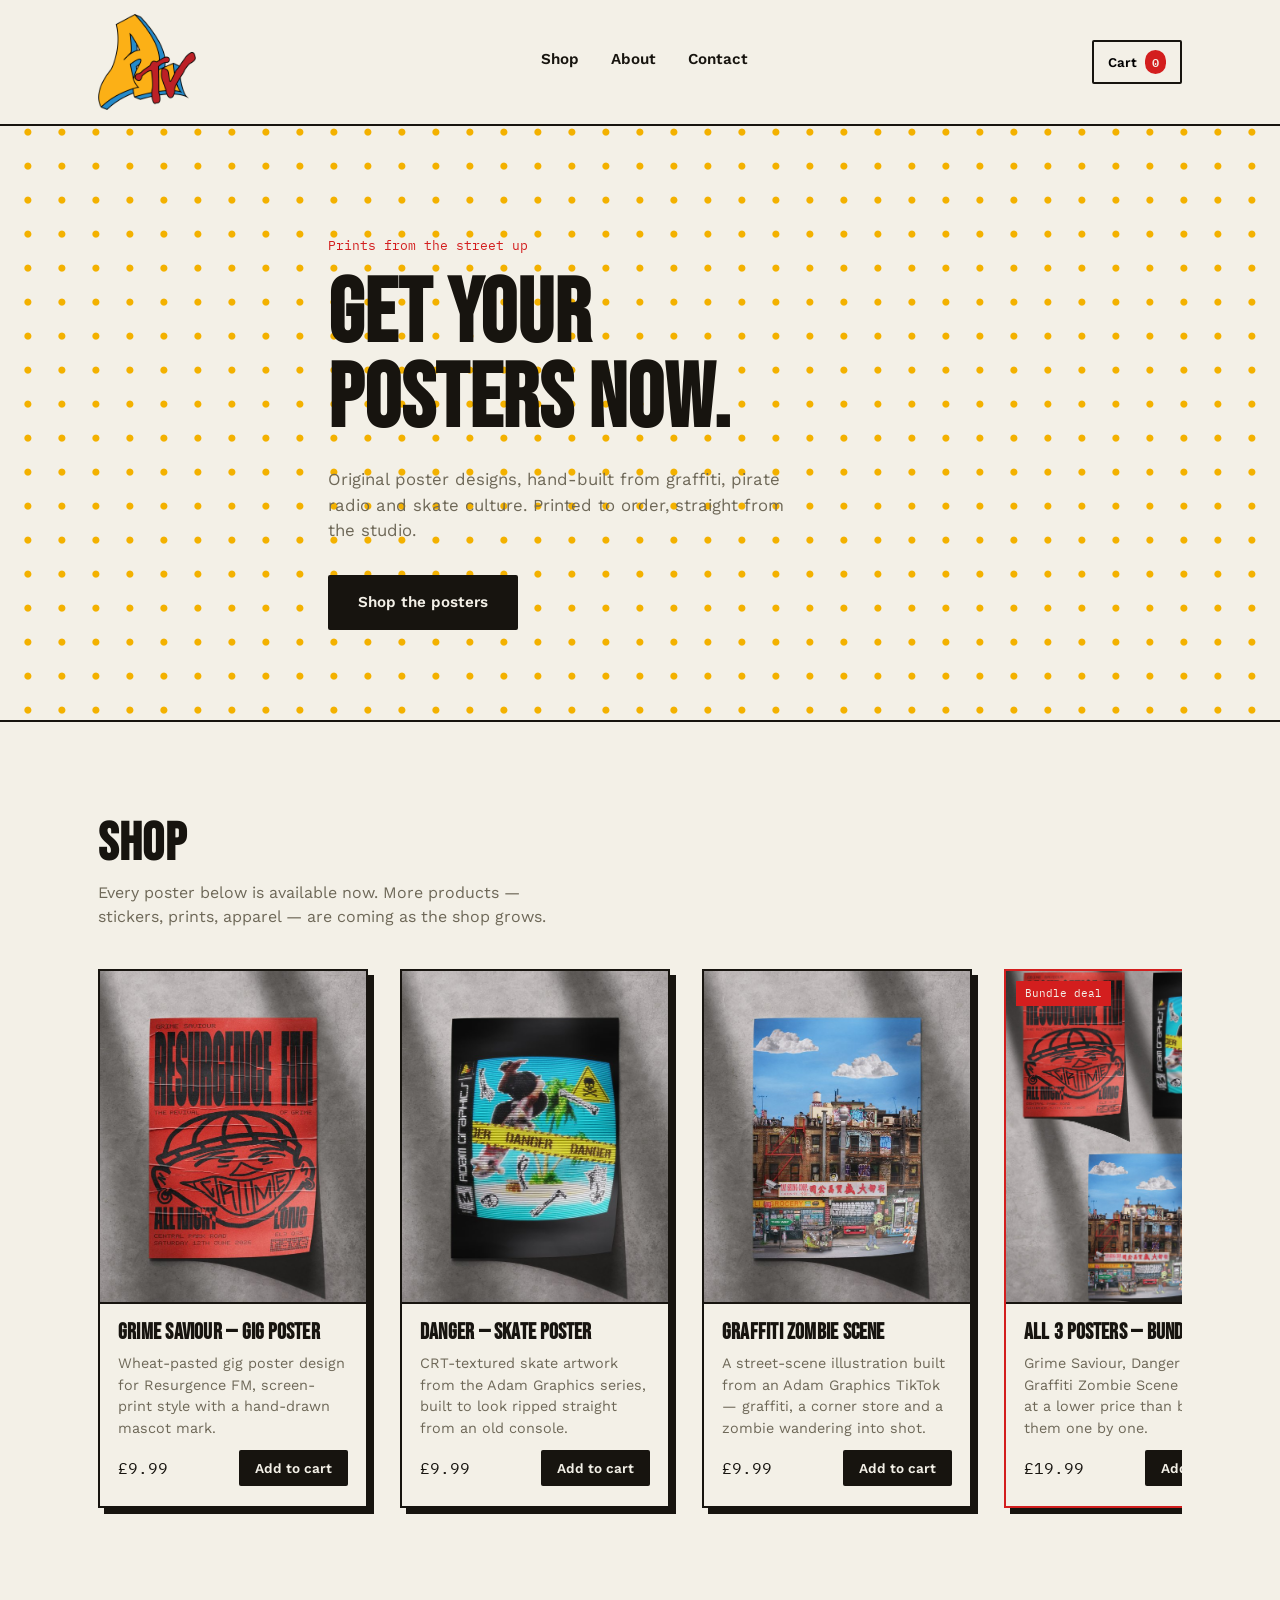
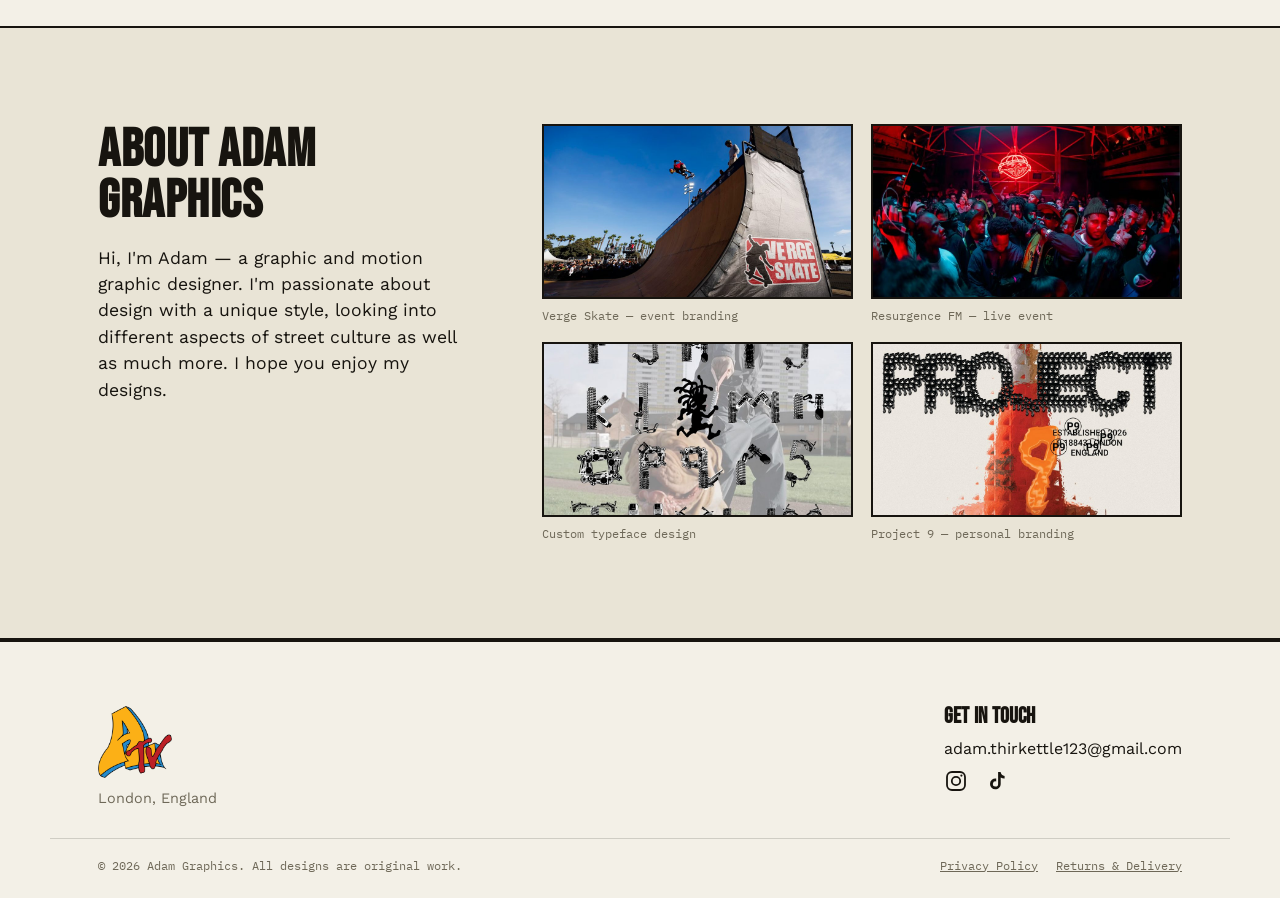
==== index.html @ d65c5a07 "Add files via upload" ====
<!DOCTYPE html>
<html lang="en">
<head>
<meta charset="UTF-8">
<meta name="viewport" content="width=device-width, initial-scale=1.0">
<title>Adam Graphics — Posters &amp; Design</title>
<meta name="description" content="Adam Graphics — motion graphics and print design. Shop original posters and see the work behind them.">
<link rel="preconnect" href="https://fonts.googleapis.com">
<link rel="preconnect" href="https://fonts.gstatic.com" crossorigin>
<link href="https://fonts.googleapis.com/css2?family=Bebas+Neue&family=IBM+Plex+Mono:wght@500&family=Work+Sans:wght@400;500;600&display=swap" rel="stylesheet">
<link rel="stylesheet" href="styles.css">
</head>
<body>

<a class="skip-link" href="#main">Skip to content</a>

<header class="site-header">
  <div class="wrap header-inner">
    <a href="#top" class="brand">
      <img src="assets/logo.png" alt="Adam Graphics logo" class="brand-mark">
    </a>
    <nav class="main-nav" aria-label="Main">
      <a href="#shop">Shop</a>
      <a href="#about">About</a>
      <a href="#contact">Contact</a>
    </nav>
    <div class="cart-wrap">
      <button class="cart-btn" id="cartBtn" aria-haspopup="true" aria-expanded="false" aria-controls="cartPanel">
        Cart <span class="cart-count" id="cartCount">0</span>
      </button>

      <aside class="cart-panel" id="cartPanel" aria-label="Shopping cart" hidden>
        <button class="cart-panel-close" id="cartPanelClose" aria-label="Close cart">×</button>
        <ul class="cart-items" id="cartItems"></ul>
        <p class="cart-empty" id="cartEmpty">Your cart is empty.</p>
        <div class="cart-panel-foot">
          <div class="cart-total-row">
            <span>Total</span>
            <span id="cartTotal">£0.00</span>
          </div>
          <button class="btn btn-primary btn-block" id="cartCheckoutBtn">Checkout</button>
        </div>
      </aside>
    </div>
  </div>
</header>

<div id="top"></div>

<main id="main">

  <section class="hero">
    <div class="wrap hero-inner">
      <p class="hero-eyebrow">Prints from the street up</p>
      <h1 class="hero-title">Get your<br>posters now.</h1>
      <p class="hero-sub">Original poster designs, hand-built from graffiti, pirate radio and skate culture. Printed to order, straight from the studio.</p>
      <a href="#shop" class="btn btn-primary">Shop the posters</a>
    </div>
  </section>

  <section id="shop" class="shop">
    <div class="wrap">
      <h2 class="section-title">Shop</h2>
      <p class="section-lede">Every poster below is available now. More products — stickers, prints, apparel — are coming as the shop grows.</p>

      <div class="product-carousel" id="productGrid"></div>
    </div>
  </section>

  <section id="about" class="about">
    <div class="wrap about-inner">
      <div class="about-copy">
        <h2 class="section-title">About Adam Graphics</h2>
        <p class="about-bio">Hi, I'm Adam — a graphic and motion graphic designer. I'm passionate about design with a unique style, looking into different aspects of street culture as well as much more. I hope you enjoy my designs.</p>
      </div>
      <div class="about-work" role="list" aria-label="Selected work">
        <figure role="listitem">
          <img src="assets/work-verge-ramp.jpg" alt="Verge Skate branding on an X Games ramp" loading="lazy">
          <figcaption>Verge Skate — event branding</figcaption>
        </figure>
        <figure role="listitem">
          <img src="assets/work-grime-crowd.jpg" alt="Resurgence FM neon sign above a live crowd" loading="lazy">
          <figcaption>Resurgence FM — live event</figcaption>
        </figure>
        <figure role="listitem">
          <img src="assets/work-alphabet.jpg" alt="Custom alphabet built from found street objects" loading="lazy">
          <figcaption>Custom typeface design</figcaption>
        </figure>
        <figure role="listitem">
          <img src="assets/work-project9.jpg" alt="Project 9 personal branding poster" loading="lazy">
          <figcaption>Project 9 — personal branding</figcaption>
        </figure>
      </div>
    </div>
  </section>

  <section id="checkout" class="checkout" hidden>
    <div class="wrap checkout-inner">
      <h2 class="section-title">Checkout</h2>
      <p class="section-lede">Your order summary is below. Delivery address, delivery speed and payment are all handled securely on Stripe's checkout page next.</p>

      <aside class="order-summary" aria-label="Order summary">
        <h3>Order summary</h3>
        <ul id="summaryList" class="summary-list"></ul>
        <div class="summary-total">
          <span>Subtotal</span>
          <span id="summaryTotal">£0.00</span>
        </div>
        <p class="checkout-note">Delivery cost is added on the next screen — standard (3–5 days, £2) or next day (UK only, £4).</p>
        <button class="btn btn-primary btn-block" id="stripeCheckoutBtn">Continue to secure checkout</button>
        <p class="checkout-error" id="checkoutError" hidden>Something went wrong starting checkout. Please try again in a moment.</p>
      </aside>
    </div>
  </section>

</main>

<div class="modal-overlay" id="productOverlay" hidden></div>
<div class="product-modal" id="productModal" hidden role="dialog" aria-modal="true" aria-label="Product details">
  <button class="modal-close" id="productModalClose" aria-label="Close">×</button>
  <div class="product-modal-grid">
    <div class="product-modal-media">
      <img id="modalImage" src="" alt="">
      <div class="modal-thumbs" id="modalThumbs" hidden></div>
    </div>
    <div class="product-modal-info">
      <h2 id="modalName" class="modal-name"></h2>
      <p class="modal-price" id="modalPrice"></p>
      <p class="modal-desc" id="modalDesc"></p>
      <ul class="modal-specs" id="modalSpecs"></ul>
      <div class="modal-actions">
        <button class="btn" id="modalAddToCart">Add to cart</button>
        <button class="btn btn-primary" id="modalBuyNow">Buy now</button>
      </div>
    </div>
  </div>
</div>

<footer id="contact" class="site-footer">
  <div class="wrap footer-inner">
    <div class="footer-brand">
      <img src="assets/logo.png" alt="Adam Graphics logo" class="footer-mark">
      <p>London, England</p>
    </div>
    <div class="footer-contact">
      <h3>Get in touch</h3>
      <a href="mailto:adam.thirkettle123@gmail.com">adam.thirkettle123@gmail.com</a>
      <div class="socials">
        <a href="https://www.instagram.com/adam.graphics_/" target="_blank" rel="noopener" aria-label="Instagram">
          <svg viewBox="0 0 24 24" width="24" height="24" fill="none" stroke="currentColor" stroke-width="1.8"><rect x="3" y="3" width="18" height="18" rx="5"/><circle cx="12" cy="12" r="4.2"/><circle cx="17.4" cy="6.6" r="1.1" fill="currentColor" stroke="none"/></svg>
        </a>
        <a href="https://www.tiktok.com/@adam.graphics_" target="_blank" rel="noopener" aria-label="TikTok">
          <svg viewBox="0 0 24 24" width="24" height="24" fill="currentColor"><path d="M16.6 3c.4 2.2 1.8 3.7 4 3.9v2.7c-1.4.1-2.7-.3-3.9-1.1v6.4c0 3.1-2.5 5.4-5.4 5.4A5.4 5.4 0 0 1 6 14.9a5.4 5.4 0 0 1 6.2-5.3v2.8a2.6 2.6 0 1 0 1.9 2.5V3h2.5z"/></svg>
        </a>
      </div>
    </div>
  </div>
  <div class="wrap footer-legal-row">
    <p class="footer-legal">© <span id="year"></span> Adam Graphics. All designs are original work.</p>
    <nav class="footer-legal-links" aria-label="Legal">
      <a href="privacy-policy.html">Privacy Policy</a>
      <a href="returns-policy.html">Returns &amp; Delivery</a>
    </nav>
  </div>
</footer>

<script src="script.js"></script>
</body>
</html>
---- styles.css ----
/* ---------- Design tokens ---------- */
:root{
  --paper: #F3F0E7;
  --paper-dim: #E9E4D6;
  --ink: #17140F;
  --red: #D31E1E;
  --yellow: #F3B100;
  --blue: #2C7FB8;
  --grey: #6E6858;
  --line: rgba(23,20,15,0.16);

  --font-display: 'Bebas Neue', sans-serif;
  --font-body: 'Work Sans', sans-serif;
  --font-mono: 'IBM Plex Mono', monospace;

  --gutter: clamp(20px, 5vw, 48px);
  --radius: 2px;
}

*{ box-sizing: border-box; }
html{ scroll-behavior: smooth; }

body{
  margin:0;
  background: var(--paper);
  color: var(--ink);
  font-family: var(--font-body);
  font-size: 16px;
  line-height: 1.5;
  -webkit-font-smoothing: antialiased;
}

img{ max-width:100%; display:block; }

.wrap{
  max-width: 1180px;
  margin: 0 auto;
  padding-left: var(--gutter);
  padding-right: var(--gutter);
}

.skip-link{
  position:absolute; left:-999px; top:0;
  background:var(--ink); color:var(--paper); padding:10px 16px; z-index:200;
}
.skip-link:focus{ left: 10px; top:10px; }

a{ color: inherit; }

h1,h2,h3{
  font-family: var(--font-display);
  letter-spacing: 0.01em;
  margin: 0;
  line-height: 0.95;
}

.section-title{
  font-size: clamp(2.2rem, 5vw, 3.4rem);
  margin-bottom: 12px;
}

.section-lede{
  max-width: 46ch;
  color: var(--grey);
  margin: 0 0 40px;
}

/* ---------- Buttons ---------- */
.btn{
  display:inline-block;
  font-family: var(--font-body);
  font-weight:600;
  font-size: 0.95rem;
  padding: 14px 28px;
  border: 2px solid var(--ink);
  border-radius: var(--radius);
  text-decoration:none;
  cursor:pointer;
  background: transparent;
  color: var(--ink);
  transition: transform 0.15s ease, background 0.15s ease, color 0.15s ease;
}
.btn-primary{
  background: var(--ink);
  color: var(--paper);
}
.btn-primary:hover{
  background: var(--red);
  border-color: var(--red);
  transform: translate(-2px,-2px);
}
.btn-block{ display:block; width:100%; text-align:center; }

@media (prefers-reduced-motion: reduce){
  *{ transition:none !important; animation:none !important; scroll-behavior:auto !important; }
}

/* ---------- Header ---------- */
.site-header{
  position: sticky; top:0; z-index: 50;
  background: var(--paper);
  border-bottom: 2px solid var(--ink);
}
.header-inner{
  display:flex; align-items:center; justify-content:space-between;
  padding-top: 14px; padding-bottom: 14px;
  gap: 20px;
}
.brand-mark{ height: 96px; width:auto; flex-shrink: 0; }
.brand{ flex-shrink: 0; }

@media (max-width: 640px){
  .brand-mark{ height: 56px; }
  .header-inner{ gap: 10px; }
  .main-nav{ gap: 12px; }
  .main-nav a{ font-size: 0.85rem; }
  .cart-btn{ padding: 6px 10px; font-size: 0.85rem; }
}

.main-nav{ display:flex; gap: clamp(16px, 3vw, 32px); }
.main-nav a{
  text-decoration:none;
  font-weight:600;
  font-size: 0.95rem;
  padding-bottom: 3px;
  border-bottom: 2px solid transparent;
}
.main-nav a:hover{ border-bottom-color: var(--red); }

.cart-btn{
  font-family: var(--font-body);
  font-weight:600;
  background:none;
  border: 2px solid var(--ink);
  border-radius: var(--radius);
  padding: 8px 14px;
  cursor:pointer;
  display:flex; align-items:center; gap:8px;
}
.cart-count{
  background: var(--red);
  color: var(--paper);
  font-family: var(--font-mono);
  font-size: 0.75rem;
  padding: 2px 7px;
  border-radius: 999px;
}

/* ---------- Hero ---------- */
.hero{
  padding: clamp(48px, 10vw, 110px) 0 clamp(56px, 8vw, 90px);
  border-bottom: 2px solid var(--ink);
  background:
    radial-gradient(circle at 82% 18%, var(--yellow) 0, var(--yellow) 3px, transparent 4px) 0 0/34px 34px,
    var(--paper);
}
.hero-inner{ max-width: 720px; }
.hero-eyebrow{
  font-family: var(--font-mono);
  font-size: 0.8rem;
  color: var(--red);
  margin: 0 0 18px;
}
.hero-title{
  font-size: clamp(3rem, 9vw, 5.6rem);
  text-transform: uppercase;
}
.hero-sub{
  max-width: 48ch;
  color: var(--grey);
  font-size: 1.05rem;
  margin: 24px 0 32px;
}

/* ---------- Shop ---------- */
.shop{ padding: clamp(56px, 8vw, 96px) 0; }

.product-carousel{
  display:flex;
  gap: clamp(20px, 3vw, 32px);
  overflow-x: auto;
  scroll-snap-type: x proximity;
  padding-bottom: 22px;
  scrollbar-width: thin;
  scrollbar-color: var(--red) var(--paper-dim);
}
.product-carousel::-webkit-scrollbar{ height: 10px; }
.product-carousel::-webkit-scrollbar-track{ background: var(--paper-dim); border: 1px solid var(--line); }
.product-carousel::-webkit-scrollbar-thumb{ background: var(--red); border-radius: 999px; }
.product-carousel::-webkit-scrollbar-thumb:hover{ background: var(--ink); }

.product-card{
  background: var(--paper);
  border: 2px solid var(--ink);
  box-shadow: 6px 6px 0 var(--ink);
  display:flex; flex-direction:column;
  cursor: pointer;
  flex: 0 0 clamp(230px, 26vw, 270px);
  scroll-snap-align: start;
  transition: transform 0.15s ease, box-shadow 0.15s ease;
}
.product-card.bundle-card{
  border-color: var(--red);
}
.product-card:hover{
  transform: translate(-3px,-3px);
  box-shadow: 9px 9px 0 var(--ink);
}
.product-media{
  border-bottom: 2px solid var(--ink);
  overflow:hidden;
  aspect-ratio: 4 / 5;
  background: var(--paper-dim);
  position:relative;
}
.product-media img{
  width:100%; height:100%; object-fit: cover;
}
.bundle-badge{
  position:absolute; top:10px; left:10px;
  background: var(--red); color: var(--paper);
  font-family: var(--font-mono);
  font-size: 0.7rem;
  padding: 4px 9px;
}
.product-body{
  padding: 18px 18px 20px;
  display:flex; flex-direction:column; gap: 10px; flex:1;
}
.product-name{
  font-family: var(--font-display);
  font-size: 1.4rem;
  letter-spacing: 0.01em;
  text-transform: uppercase;
  margin:0;
}
.product-desc{
  color: var(--grey);
  font-size: 0.9rem;
  margin:0;
  flex:1;
}
.product-foot{
  display:flex; align-items:center; justify-content:space-between; gap:12px;
}
.product-price{
  font-family: var(--font-mono);
  font-size: 1rem;
}
.add-to-cart{
  font-family: var(--font-body);
  font-weight:600;
  font-size: 0.85rem;
  background: var(--ink);
  color: var(--paper);
  border: none;
  padding: 10px 16px;
  cursor: pointer;
  border-radius: var(--radius);
}
.add-to-cart:hover{ background: var(--red); }
.add-to-cart.added{ background: var(--blue); }

/* ---------- About ---------- */
.about{
  padding: clamp(56px, 8vw, 96px) 0;
  background: var(--paper-dim);
  border-top: 2px solid var(--ink);
  border-bottom: 2px solid var(--ink);
}
.about-inner{
  display:grid;
  grid-template-columns: minmax(240px, 380px) 1fr;
  gap: clamp(32px, 6vw, 64px);
  align-items:start;
}
.about-bio{
  font-size: 1.1rem;
  max-width: 42ch;
}
.about-work{
  display:grid;
  grid-template-columns: repeat(2, 1fr);
  gap: 18px;
}
.about-work figure{ margin:0; }
.about-work img{
  border: 2px solid var(--ink);
  aspect-ratio: 16/9;
  object-fit: cover;
}
.about-work figcaption{
  font-family: var(--font-mono);
  font-size: 0.72rem;
  color: var(--grey);
  margin-top: 8px;
}

@media (max-width: 780px){
  .about-inner{ grid-template-columns: 1fr; }
}

/* ---------- Checkout ---------- */
.checkout{
  padding: clamp(56px, 8vw, 96px) 0;
}
.checkout-inner{ max-width: 560px; }

.order-summary{
  border: 2px solid var(--ink);
  padding: 24px;
  background: var(--paper-dim);
}
.order-summary h3{
  font-family: var(--font-display);
  font-size: 1.6rem;
  text-transform: uppercase;
  margin: 0 0 14px;
}
.summary-list{
  list-style:none; margin:0; padding:0;
  display:flex; flex-direction:column; gap:10px;
  border-bottom: 1px solid var(--line);
  padding-bottom: 14px;
  margin-bottom: 14px;
  font-family: var(--font-mono);
  font-size: 0.85rem;
}
.summary-list li{
  display:flex; justify-content:space-between; gap: 10px;
}
.checkout-note{
  font-size: 0.8rem;
  color: var(--grey);
  margin: 14px 0 18px;
}
.checkout-error{
  font-size: 0.85rem;
  color: var(--red);
  margin-top: 12px;
  text-align:center;
}
.summary-total{
  display:flex; justify-content:space-between;
  font-family: var(--font-display);
  font-size: 1.4rem;
  text-transform: uppercase;
}


/* ---------- Footer ---------- */
.site-footer{
  border-top: 2px solid var(--ink);
  padding: clamp(40px, 6vw, 64px) 0 24px;
}
.footer-inner{
  display:flex; flex-wrap:wrap; justify-content:space-between; gap: 32px;
  padding-bottom: 28px;
}
.footer-mark{ height: 72px; margin-bottom: 10px; flex-shrink: 0; }
@media (max-width: 640px){
  .footer-mark{ height: 48px; }
}
.footer-brand p{ color: var(--grey); margin:0; font-size: 0.9rem; }
.footer-contact h3{
  font-family: var(--font-display);
  font-size: 1.4rem;
  text-transform: uppercase;
  margin-bottom: 10px;
}
.footer-contact a{
  display:block;
  text-decoration:none;
  margin-bottom: 8px;
}
.footer-contact a:hover{ color: var(--red); }
.socials{ display:flex; gap: 16px; margin-top: 8px; }
.socials a{ color: var(--ink); display:flex; }
.socials a:hover{ color: var(--red); }
.footer-legal-row{
  display:flex; flex-wrap:wrap; justify-content:space-between; align-items:center;
  gap: 12px;
  border-top: 1px solid var(--line);
  padding-top: 18px;
}
.footer-legal{
  font-family: var(--font-mono);
  font-size: 0.72rem;
  color: var(--grey);
  margin: 0;
}
.footer-legal-links{
  display:flex; gap: 18px;
  font-family: var(--font-mono);
  font-size: 0.72rem;
}
.footer-legal-links a{ color: var(--grey); text-decoration: underline; }
.footer-legal-links a:hover{ color: var(--red); }

/* ---------- Cart dropdown ---------- */
.cart-wrap{ position: relative; }

.cart-panel{
  position:absolute; top: calc(100% + 12px); right:0;
  width: min(340px, 90vw);
  max-height: 70vh;
  background: var(--paper);
  border: 2px solid var(--ink);
  box-shadow: 6px 6px 0 var(--ink);
  z-index: 100;
  flex-direction: column;
  padding: 18px;
}
.cart-panel[hidden]{ display:none; }
.cart-panel:not([hidden]){ display:flex; }

.cart-panel-close{
  position:absolute; top:10px; right:12px;
  background:none; border:none; cursor:pointer;
  font-size: 1.5rem; line-height:1; color: var(--ink);
}
.cart-items{
  list-style:none; margin:22px 0 0; padding:0;
  overflow-y:auto; max-height: 40vh;
  display:flex; flex-direction:column; gap: 16px;
}
.cart-item{
  display:grid; grid-template-columns: 56px 1fr auto; gap: 12px; align-items:center;
}
.cart-item img{
  width:56px; height:70px; object-fit:cover; border:2px solid var(--ink);
}
.cart-item-name{ font-weight:600; font-size:0.9rem; }
.cart-item-price{ font-family: var(--font-mono); font-size: 0.8rem; color: var(--grey); }
.cart-item-remove{
  background:none; border:none; text-decoration:underline;
  font-size: 0.75rem; cursor:pointer; color: var(--red); padding:0;
}
.cart-empty{ color: var(--grey); margin-top: 22px; }
.cart-panel-foot{ border-top: 2px solid var(--ink); padding-top: 16px; margin-top: 12px; }
.cart-total-row{
  display:flex; justify-content:space-between;
  font-family: var(--font-display);
  font-size: 1.4rem;
  text-transform: uppercase;
  margin-bottom: 14px;
}

/* ---------- Product detail modal ---------- */
.modal-overlay{
  position:fixed; inset:0;
  background: rgba(23,20,15,0.55);
  z-index: 150;
}
.product-modal{
  position:fixed;
  top:50%; left:50%;
  transform: translate(-50%,-50%);
  width: min(920px, 92vw);
  max-height: 88vh;
  overflow-y:auto;
  background: var(--paper);
  border: 2px solid var(--ink);
  box-shadow: 10px 10px 0 var(--ink);
  z-index: 160;
  padding: clamp(20px, 3vw, 36px);
}
.modal-close{
  position:absolute; top:14px; right:16px;
  background:none; border:none; cursor:pointer;
  font-size: 1.8rem; line-height:1; color: var(--ink);
  z-index: 5;
}
.product-modal-grid{
  display:grid;
  grid-template-columns: 1fr 1fr;
  gap: clamp(24px, 4vw, 48px);
  align-items:start;
}
@media (max-width: 720px){
  .product-modal-grid{ grid-template-columns: 1fr; }
}
.product-modal-media{
  border: 2px solid var(--ink);
  aspect-ratio: 4/5;
  overflow:hidden;
  background: #0b0b0b;
  display:flex; flex-direction:column; align-items:center; justify-content:center;
  position:relative;
}
.product-modal-media img{
  width:100%; height:100%; object-fit: contain;
}
.modal-thumbs{
  position:absolute; bottom:10px; left:0; right:0;
  display:flex; justify-content:center; gap:8px;
}
.modal-thumbs button{
  width:44px; height:44px;
  padding:0; cursor:pointer;
  border: 2px solid var(--paper);
  background-size: cover;
  background-position: center;
  opacity: 0.7;
}
.modal-thumbs button.active{
  border-color: var(--red);
  opacity: 1;
}
.modal-name{
  font-size: clamp(1.8rem, 3.5vw, 2.4rem);
  text-transform: uppercase;
  margin-bottom: 10px;
}
.modal-price{
  font-family: var(--font-mono);
  font-size: 1.2rem;
  margin: 0 0 16px;
}
.modal-desc{
  color: var(--grey);
  margin: 0 0 20px;
}
.modal-specs{
  list-style:none; margin:0 0 26px; padding:0;
  display:flex; flex-direction:column; gap:8px;
  font-size: 0.85rem;
  border-top: 1px solid var(--line);
  padding-top: 16px;
}
.modal-specs li{ padding-left: 14px; position:relative; }
.modal-specs li::before{
  content:''; position:absolute; left:0; top:8px;
  width:6px; height:6px; background: var(--red);
}
.modal-actions{
  display:flex; gap: 14px; flex-wrap:wrap;
}
.modal-actions .btn{ flex:1; min-width: 140px; text-align:center; }

/* ---------- Policy pages ---------- */
.policy-page{ padding: clamp(48px, 8vw, 90px) 0; }
.policy-content{ max-width: 680px; }
.policy-updated{
  font-family: var(--font-mono);
  font-size: 0.75rem;
  color: var(--grey);
  margin: 0 0 30px;
}
.policy-content h2{
  font-family: var(--font-display);
  font-size: 1.5rem;
  text-transform: uppercase;
  margin: 32px 0 10px;
}
.policy-content p, .policy-content li{
  color: var(--ink);
  line-height: 1.6;
}
.policy-content ul{ padding-left: 20px; }
.policy-content .btn{ margin-top: 30px; }
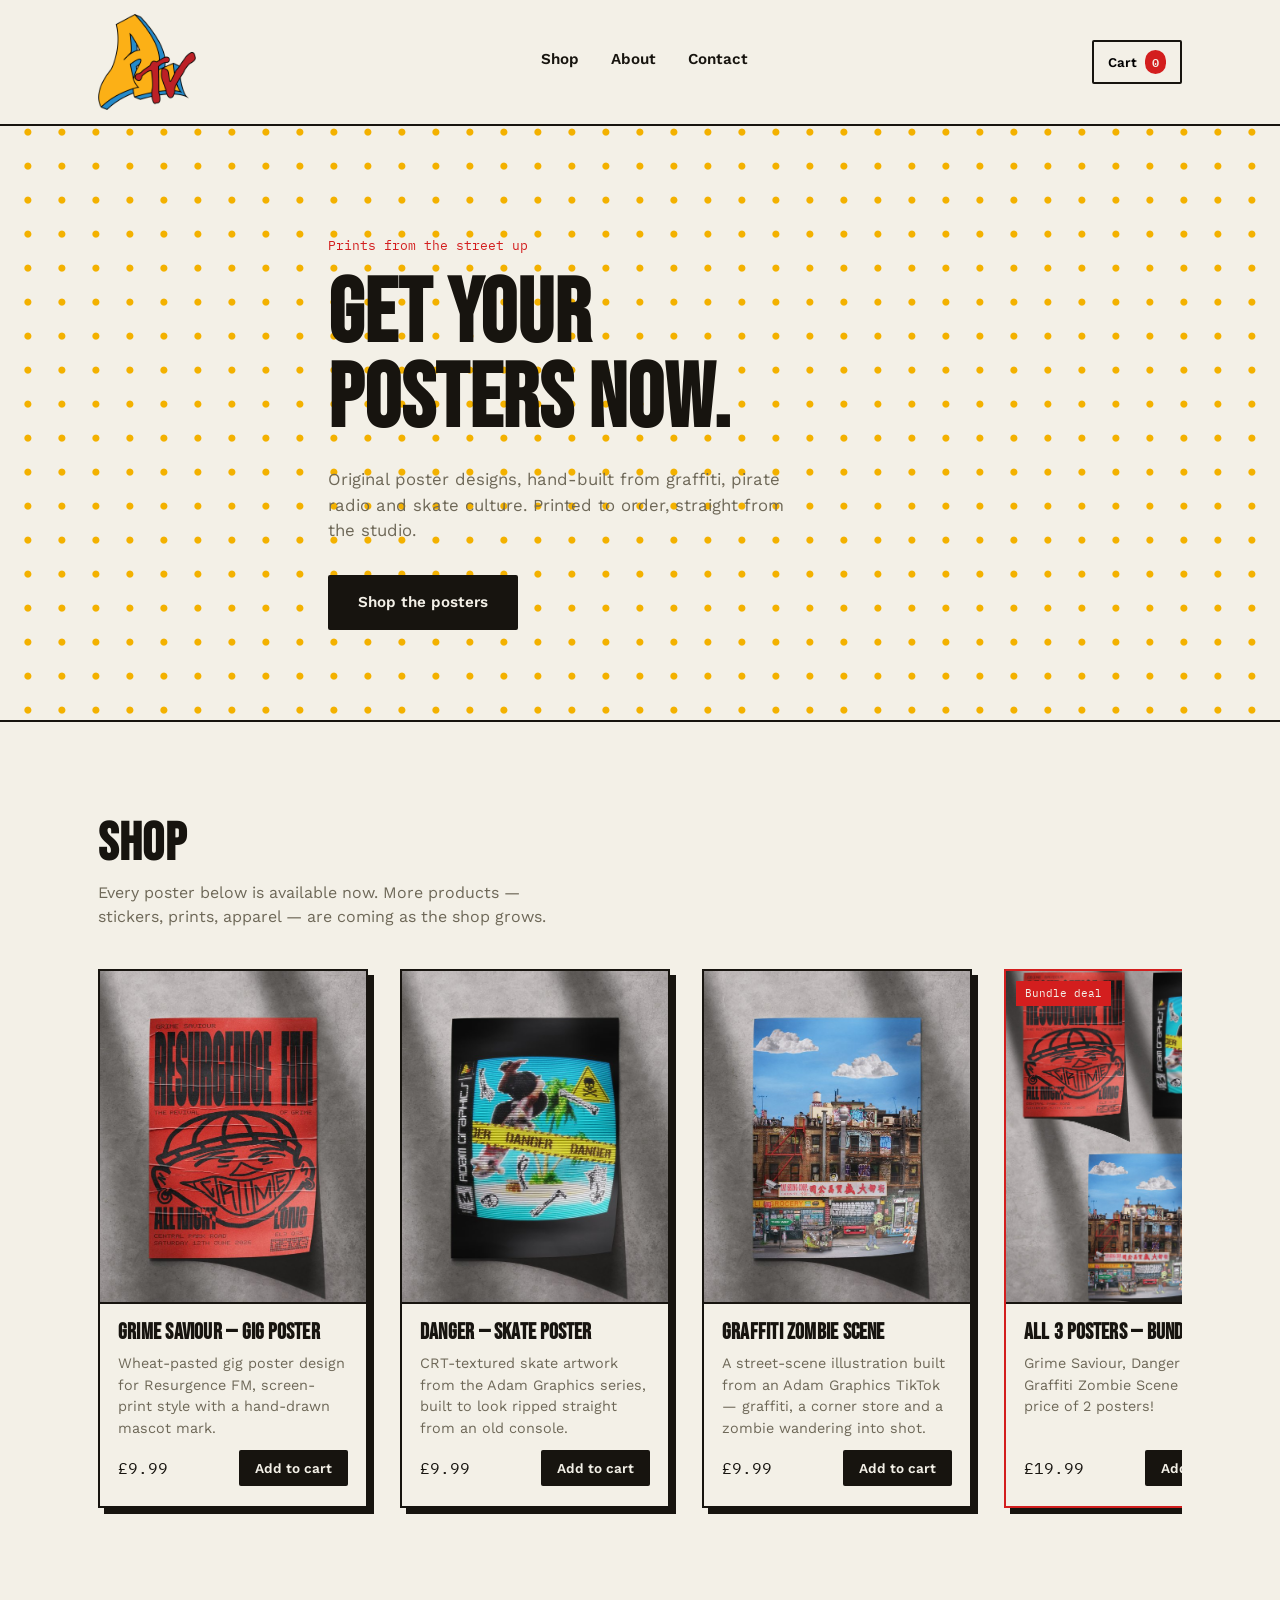
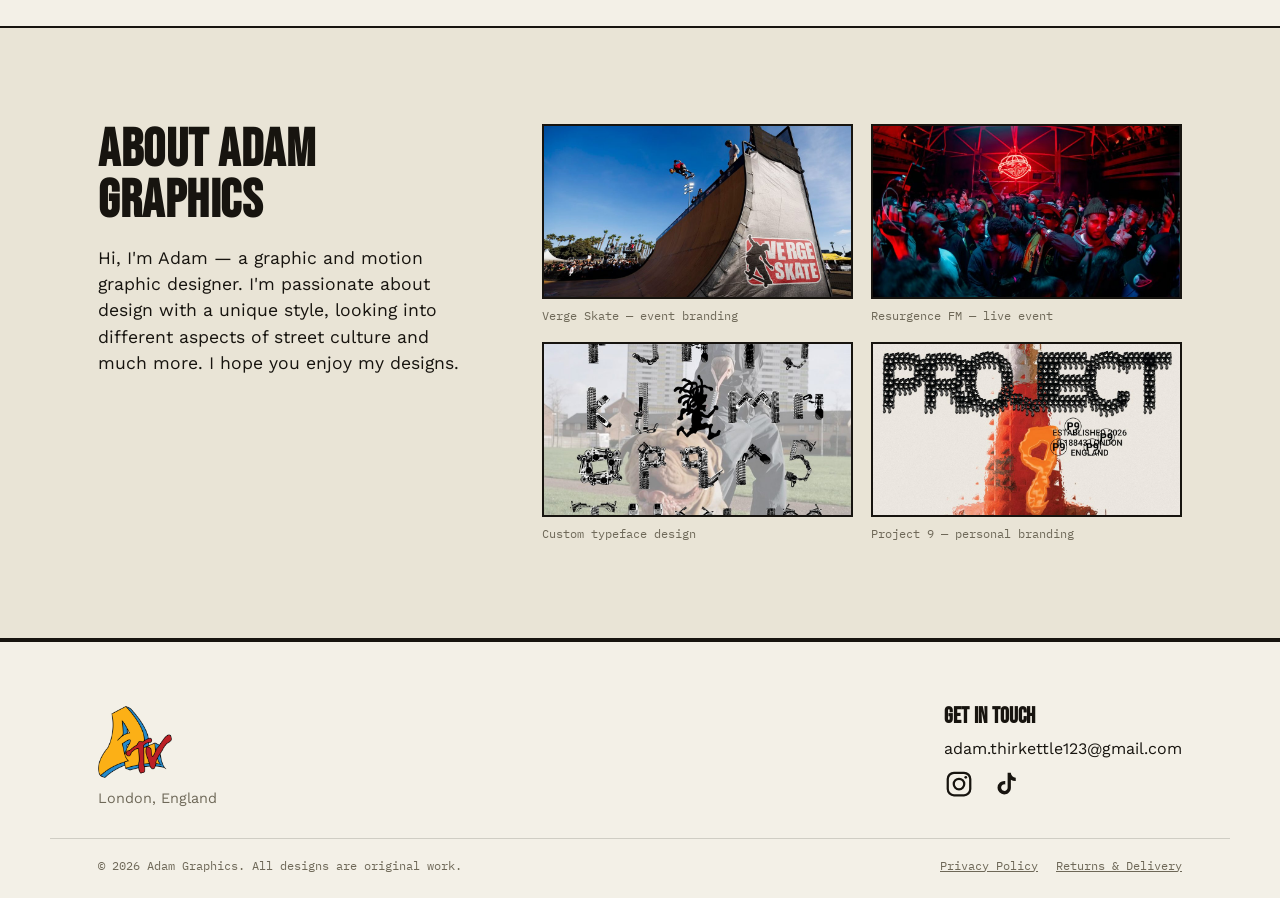
==== commit 95da7248: "Add files via upload" ====
--- a/index.html
+++ b/index.html
@@ -71,7 +71,7 @@
     <div class="wrap about-inner">
       <div class="about-copy">
         <h2 class="section-title">About Adam Graphics</h2>
-        <p class="about-bio">Hi, I'm Adam — a graphic and motion graphic designer. I'm passionate about design with a unique style, looking into different aspects of street culture as well as much more. I hope you enjoy my designs.</p>
+        <p class="about-bio">Hi, I'm Adam — a graphic and motion graphic designer. I'm passionate about design with a unique style, looking into different aspects of street culture and much more. I hope you enjoy my designs.</p>
       </div>
       <div class="about-work" role="list" aria-label="Selected work">
         <figure role="listitem">
@@ -147,10 +147,10 @@
       <a href="mailto:adam.thirkettle123@gmail.com">adam.thirkettle123@gmail.com</a>
       <div class="socials">
         <a href="https://www.instagram.com/adam.graphics_/" target="_blank" rel="noopener" aria-label="Instagram">
-          <svg viewBox="0 0 24 24" width="24" height="24" fill="none" stroke="currentColor" stroke-width="1.8"><rect x="3" y="3" width="18" height="18" rx="5"/><circle cx="12" cy="12" r="4.2"/><circle cx="17.4" cy="6.6" r="1.1" fill="currentColor" stroke="none"/></svg>
+          <svg viewBox="0 0 24 24" width="30" height="30" fill="none" stroke="currentColor" stroke-width="1.8"><rect x="3" y="3" width="18" height="18" rx="5"/><circle cx="12" cy="12" r="4.2"/><circle cx="17.4" cy="6.6" r="1.1" fill="currentColor" stroke="none"/></svg>
         </a>
         <a href="https://www.tiktok.com/@adam.graphics_" target="_blank" rel="noopener" aria-label="TikTok">
-          <svg viewBox="0 0 24 24" width="24" height="24" fill="currentColor"><path d="M16.6 3c.4 2.2 1.8 3.7 4 3.9v2.7c-1.4.1-2.7-.3-3.9-1.1v6.4c0 3.1-2.5 5.4-5.4 5.4A5.4 5.4 0 0 1 6 14.9a5.4 5.4 0 0 1 6.2-5.3v2.8a2.6 2.6 0 1 0 1.9 2.5V3h2.5z"/></svg>
+          <svg viewBox="0 0 24 24" width="30" height="30" fill="currentColor"><path d="M16.6 3c.4 2.2 1.8 3.7 4 3.9v2.7c-1.4.1-2.7-.3-3.9-1.1v6.4c0 3.1-2.5 5.4-5.4 5.4A5.4 5.4 0 0 1 6 14.9a5.4 5.4 0 0 1 6.2-5.3v2.8a2.6 2.6 0 1 0 1.9 2.5V3h2.5z"/></svg>
         </a>
       </div>
     </div>
